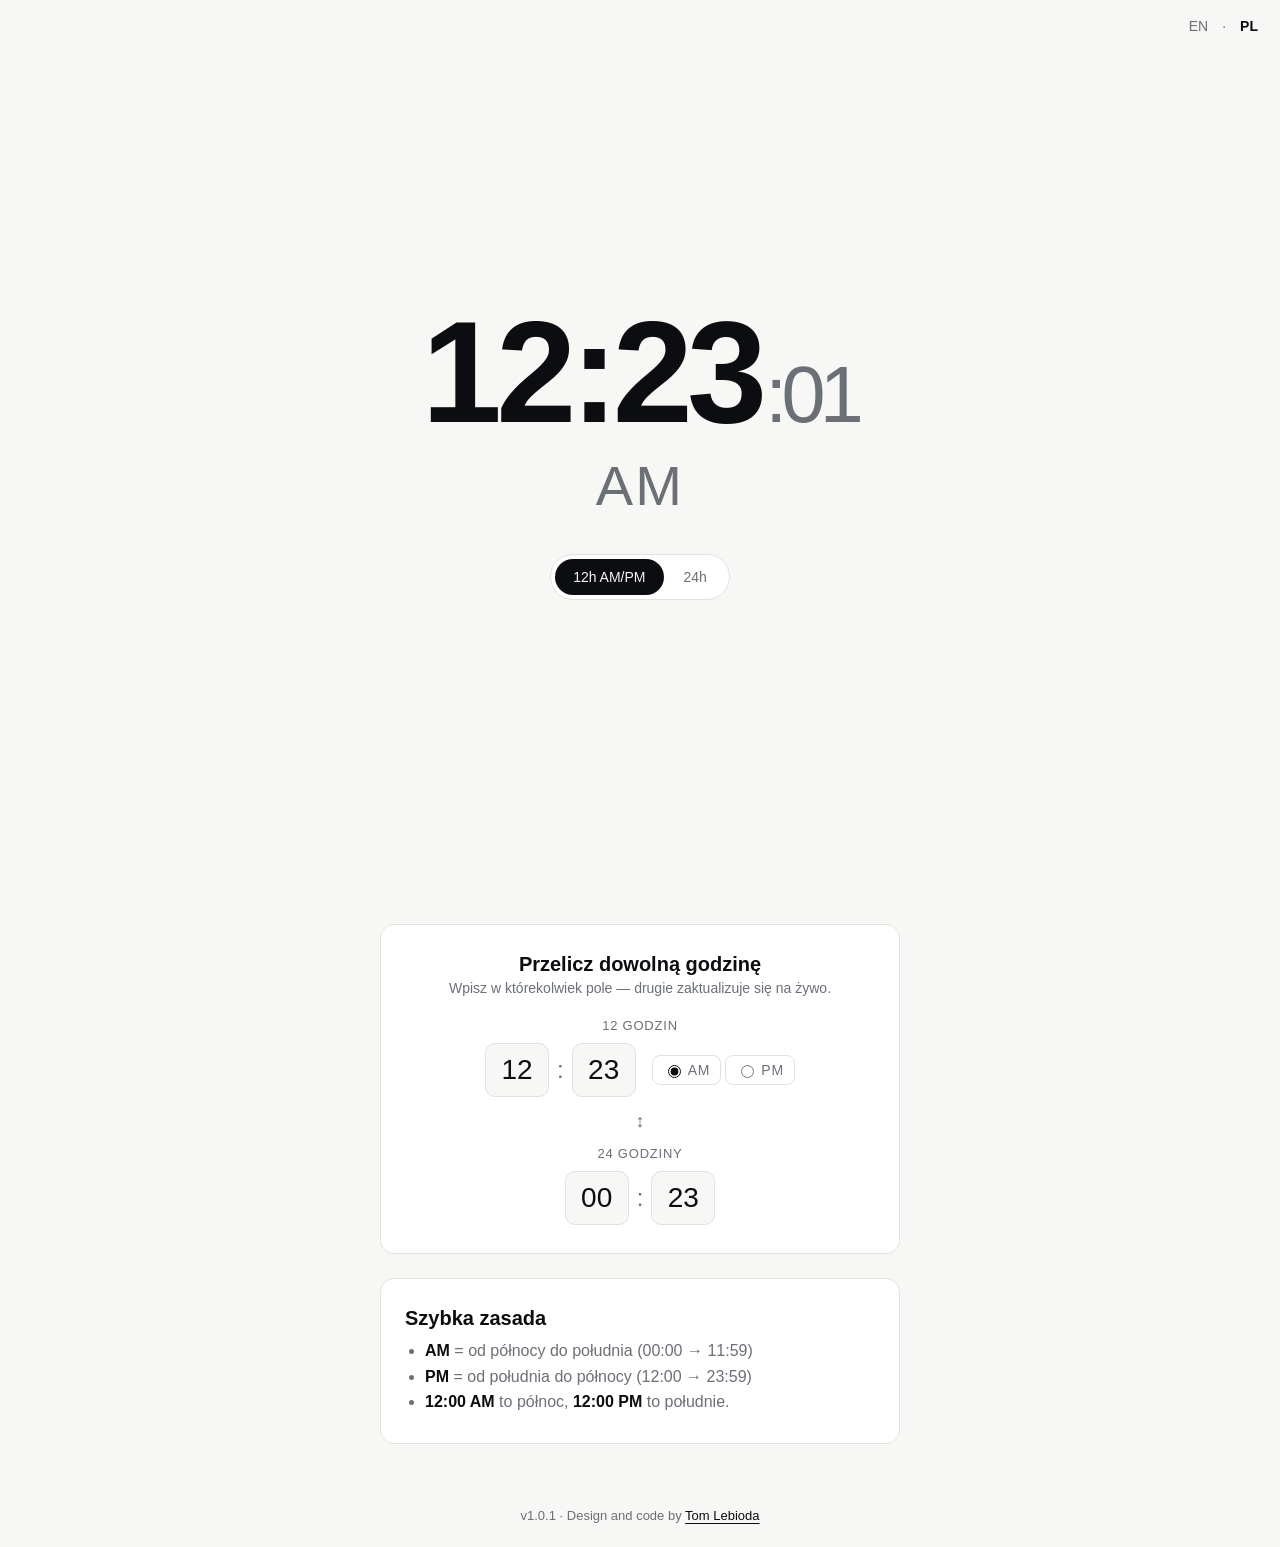
==== pl/index.html @ da3b0c3e "v1.0.1 — center converter, show seconds on clock - Center the converter card content (heading, hint," ====
<!doctype html>
<html lang="pl">
<head>
<meta charset="utf-8">
<meta name="viewport" content="width=device-width,initial-scale=1,viewport-fit=cover">
<meta name="theme-color" content="#0b0d10">
<title>Która godzina? AM czy PM — zegar 12h i konwerter</title>
<meta name="description" content="Sprawdź czy teraz jest AM czy PM. Aktualna godzina w formacie 12h z przełącznikiem 24h i dwukierunkowym konwerterem 12h ↔ 24h. Bez reklam.">
<link rel="canonical" href="https://ampm.pages.dev/pl/">
<link rel="alternate" hreflang="en" href="https://ampm.pages.dev/">
<link rel="alternate" hreflang="pl" href="https://ampm.pages.dev/pl/">
<link rel="alternate" hreflang="x-default" href="https://ampm.pages.dev/">
<meta property="og:title" content="Która godzina? AM czy PM — zegar 12h">
<meta property="og:description" content="Aktualna godzina AM/PM, przełącznik 24h i konwerter 12h ↔ 24h.">
<meta property="og:type" content="website">
<meta property="og:url" content="https://ampm.pages.dev/pl/">
<meta property="og:locale" content="pl_PL">
<meta property="og:locale:alternate" content="en_US">
<meta name="twitter:card" content="summary">
<link rel="icon" href="/assets/favicon.svg" type="image/svg+xml">
<link rel="stylesheet" href="/assets/style.css">
<script type="application/ld+json">
{"@context":"https://schema.org","@type":"WebApplication","name":"Która godzina AM czy PM","url":"https://ampm.pages.dev/pl/","applicationCategory":"UtilityApplication","operatingSystem":"Any","offers":{"@type":"Offer","price":"0","priceCurrency":"PLN"},"author":{"@type":"Person","name":"Tom Lebioda","email":"hello@tomlebioda.com"}}
</script>
</head>
<body>
<header class="lang">
  <a href="/" lang="en">EN</a>
  <span aria-hidden="true">·</span>
  <a href="/pl/" aria-current="page" lang="pl">PL</a>
</header>

<main>
  <section class="clock" aria-label="Aktualna godzina">
    <h1 class="visually-hidden">Która jest teraz godzina — AM czy PM?</h1>
    <div class="time" id="time" aria-live="polite">--:--</div>
    <div class="suffix" id="suffix">--</div>
    <div class="toggle" role="tablist" aria-label="Format godziny">
      <button type="button" role="tab" aria-selected="true" data-format="12" id="btn-12">12h AM/PM</button>
      <button type="button" role="tab" aria-selected="false" data-format="24" id="btn-24">24h</button>
    </div>
  </section>

  <section class="converter" aria-labelledby="conv-title">
    <h2 id="conv-title">Przelicz dowolną godzinę</h2>
    <p class="hint">Wpisz w którekolwiek pole — drugie zaktualizuje się na żywo.</p>

    <div class="row">
      <label for="h12">12 godzin</label>
      <div class="inputs">
        <input id="h12" type="text" inputmode="numeric" maxlength="2" placeholder="gg" autocomplete="off">
        <span>:</span>
        <input id="m12" type="text" inputmode="numeric" maxlength="2" placeholder="mm" autocomplete="off">
        <div class="ampm" role="radiogroup" aria-label="AM albo PM">
          <label><input type="radio" name="meridiem" value="AM" checked> AM</label>
          <label><input type="radio" name="meridiem" value="PM"> PM</label>
        </div>
      </div>
    </div>

    <div class="arrow" aria-hidden="true">↕</div>

    <div class="row">
      <label for="h24">24 godziny</label>
      <div class="inputs">
        <input id="h24" type="text" inputmode="numeric" maxlength="2" placeholder="GG" autocomplete="off">
        <span>:</span>
        <input id="m24" type="text" inputmode="numeric" maxlength="2" placeholder="MM" autocomplete="off">
      </div>
    </div>
  </section>

  <section class="explainer">
    <h2>Szybka zasada</h2>
    <ul>
      <li><strong>AM</strong> = od północy do południa (00:00 → 11:59)</li>
      <li><strong>PM</strong> = od południa do północy (12:00 → 23:59)</li>
      <li><strong>12:00 AM</strong> to północ, <strong>12:00 PM</strong> to południe.</li>
    </ul>
  </section>
</main>

<footer>
  <span id="version">v1.0.1</span> · Design and code by
  <a href="mailto:hello@tomlebioda.com">Tom Lebioda</a>
</footer>

<script src="/assets/app.js"></script>
</body>
</html>
---- assets/style.css ----
:root {
  --bg: #f7f7f5;
  --fg: #0b0d10;
  --muted: #6b6f76;
  --accent: #0b0d10;
  --accent-fg: #f7f7f5;
  --border: #e2e2dc;
  --card: #ffffff;
  --radius: 14px;
}

@media (prefers-color-scheme: dark) {
  :root {
    --bg: #0b0d10;
    --fg: #f1f1ee;
    --muted: #8a8f96;
    --accent: #f1f1ee;
    --accent-fg: #0b0d10;
    --border: #1f232a;
    --card: #14171c;
  }
}

* { box-sizing: border-box; }

html, body {
  margin: 0;
  padding: 0;
  background: var(--bg);
  color: var(--fg);
  font-family: -apple-system, BlinkMacSystemFont, "Inter", "Segoe UI", Roboto, sans-serif;
  -webkit-font-smoothing: antialiased;
  font-feature-settings: "tnum" 1;
}

body {
  min-height: 100dvh;
  display: flex;
  flex-direction: column;
}

a { color: inherit; }

.visually-hidden {
  position: absolute;
  width: 1px; height: 1px;
  margin: -1px; padding: 0; border: 0;
  clip: rect(0 0 0 0); overflow: hidden;
  white-space: nowrap;
}

.lang {
  position: fixed;
  top: max(env(safe-area-inset-top), 14px);
  right: 16px;
  font-size: 14px;
  display: flex; gap: 8px; align-items: center;
  color: var(--muted);
  z-index: 10;
}
.lang a { text-decoration: none; padding: 4px 6px; border-radius: 6px; }
.lang a[aria-current="page"] { color: var(--fg); font-weight: 600; }

main {
  flex: 1;
  width: 100%;
  max-width: 560px;
  margin: 0 auto;
  padding: 0 20px 40px;
  display: flex;
  flex-direction: column;
}

.clock {
  min-height: 100dvh;
  display: flex;
  flex-direction: column;
  align-items: center;
  justify-content: center;
  text-align: center;
  gap: 8px;
}

.time {
  font-size: clamp(64px, 20vw, 144px);
  font-weight: 600;
  letter-spacing: -0.04em;
  line-height: 1;
  font-variant-numeric: tabular-nums;
}
.time .sec {
  font-size: 0.55em;
  color: var(--muted);
  font-weight: 500;
  margin-left: 0.05em;
  vertical-align: baseline;
}

.suffix {
  font-size: clamp(28px, 8vw, 56px);
  font-weight: 500;
  color: var(--muted);
  letter-spacing: 0.04em;
  min-height: 1em;
}

.toggle {
  margin-top: 28px;
  display: inline-flex;
  background: var(--card);
  border: 1px solid var(--border);
  border-radius: 999px;
  padding: 4px;
  gap: 2px;
}
.toggle button {
  appearance: none;
  border: 0;
  background: transparent;
  color: var(--muted);
  font: inherit;
  font-size: 14px;
  padding: 10px 18px;
  border-radius: 999px;
  cursor: pointer;
  transition: background .15s, color .15s;
}
.toggle button[aria-selected="true"] {
  background: var(--accent);
  color: var(--accent-fg);
}

.converter, .explainer {
  background: var(--card);
  border: 1px solid var(--border);
  border-radius: var(--radius);
  padding: 28px 24px;
  margin-top: 24px;
}

.converter { text-align: center; }

.converter h2, .explainer h2 {
  margin: 0 0 4px;
  font-size: 20px;
  font-weight: 600;
}
.hint {
  margin: 0 0 22px;
  color: var(--muted);
  font-size: 14px;
}

.row { display: flex; flex-direction: column; align-items: center; gap: 10px; }
.row + .arrow { text-align: center; color: var(--muted); margin: 14px 0; font-size: 18px; }
.row label {
  font-size: 13px;
  color: var(--muted);
  text-transform: uppercase;
  letter-spacing: 0.06em;
}
.inputs {
  display: inline-flex;
  align-items: center;
  justify-content: center;
  gap: 8px;
  flex-wrap: wrap;
}
.inputs input[type="text"] {
  width: 64px;
  font-size: 28px;
  font-variant-numeric: tabular-nums;
  text-align: center;
  padding: 10px 8px;
  border: 1px solid var(--border);
  border-radius: 10px;
  background: var(--bg);
  color: var(--fg);
  font-family: inherit;
}
.inputs input[type="text"]:focus {
  outline: 2px solid var(--accent);
  outline-offset: 1px;
}
.inputs span { font-size: 24px; color: var(--muted); }

.ampm {
  display: inline-flex;
  margin-left: 8px;
  gap: 4px;
}
.ampm label {
  display: inline-flex;
  align-items: center;
  gap: 4px;
  padding: 6px 10px;
  border: 1px solid var(--border);
  border-radius: 8px;
  font-size: 14px;
  cursor: pointer;
}
.ampm input { accent-color: var(--accent); }

.explainer ul { margin: 8px 0 0; padding-left: 20px; color: var(--muted); line-height: 1.6; }
.explainer strong { color: var(--fg); }

footer {
  text-align: center;
  padding: 24px 16px max(24px, env(safe-area-inset-bottom));
  font-size: 13px;
  color: var(--muted);
}
footer a { color: var(--fg); text-decoration: underline; text-underline-offset: 3px; }
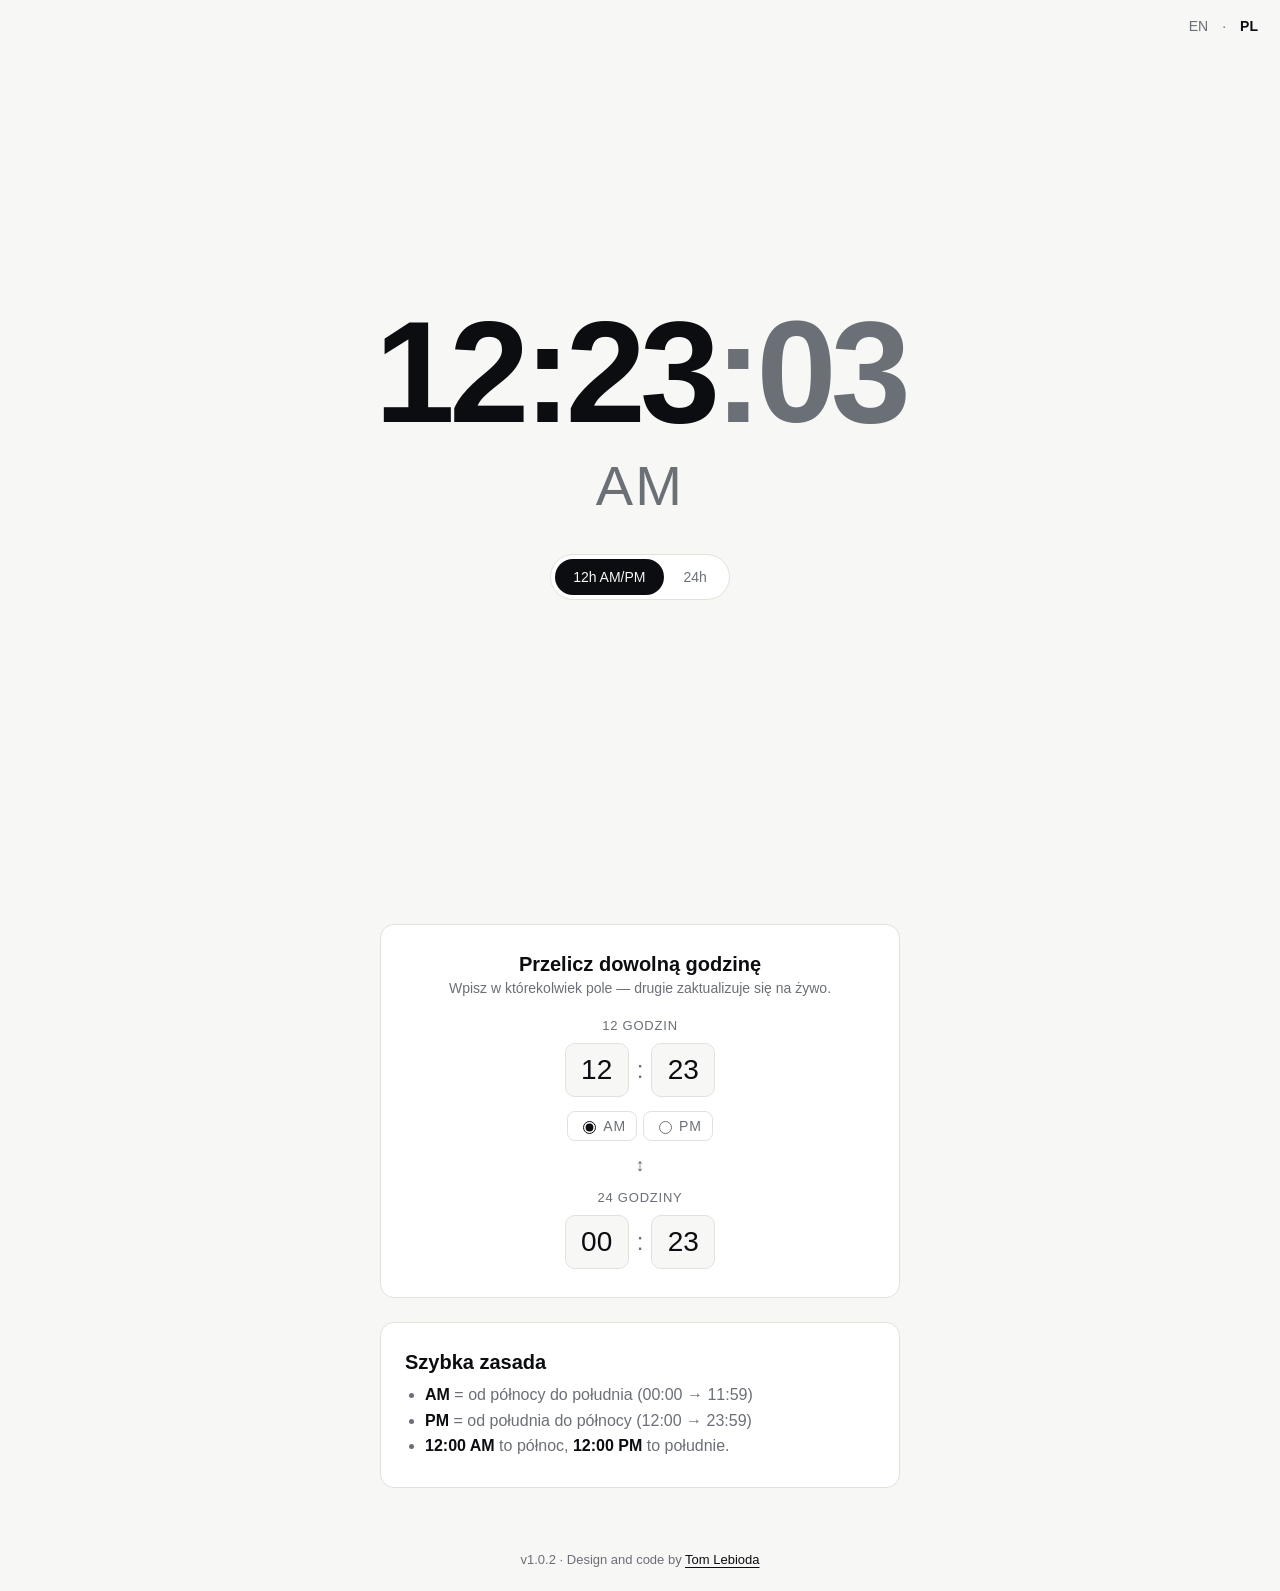
==== commit 3c20109b: "v1.0.2 — AM/PM below 12h inputs, full-size seconds - Move the AM/PM radio control onto its own line " ====
--- a/pl/index.html
+++ b/pl/index.html
@@ -51,10 +51,10 @@
         <input id="h12" type="text" inputmode="numeric" maxlength="2" placeholder="gg" autocomplete="off">
         <span>:</span>
         <input id="m12" type="text" inputmode="numeric" maxlength="2" placeholder="mm" autocomplete="off">
-        <div class="ampm" role="radiogroup" aria-label="AM albo PM">
-          <label><input type="radio" name="meridiem" value="AM" checked> AM</label>
-          <label><input type="radio" name="meridiem" value="PM"> PM</label>
-        </div>
+      </div>
+      <div class="ampm" role="radiogroup" aria-label="AM albo PM">
+        <label><input type="radio" name="meridiem" value="AM" checked> AM</label>
+        <label><input type="radio" name="meridiem" value="PM"> PM</label>
       </div>
     </div>
 
@@ -81,7 +81,7 @@
 </main>
 
 <footer>
-  <span id="version">v1.0.1</span> · Design and code by
+  <span id="version">v1.0.2</span> · Design and code by
   <a href="mailto:hello@tomlebioda.com">Tom Lebioda</a>
 </footer>
 
--- a/assets/style.css
+++ b/assets/style.css
@@ -89,11 +89,7 @@
   font-variant-numeric: tabular-nums;
 }
 .time .sec {
-  font-size: 0.55em;
-  color: var(--muted);
-  font-weight: 500;
-  margin-left: 0.05em;
-  vertical-align: baseline;
+  color: var(--muted);
 }
 
 .suffix {
@@ -186,8 +182,8 @@
 
 .ampm {
   display: inline-flex;
-  margin-left: 8px;
-  gap: 4px;
+  gap: 6px;
+  margin-top: 4px;
 }
 .ampm label {
   display: inline-flex;
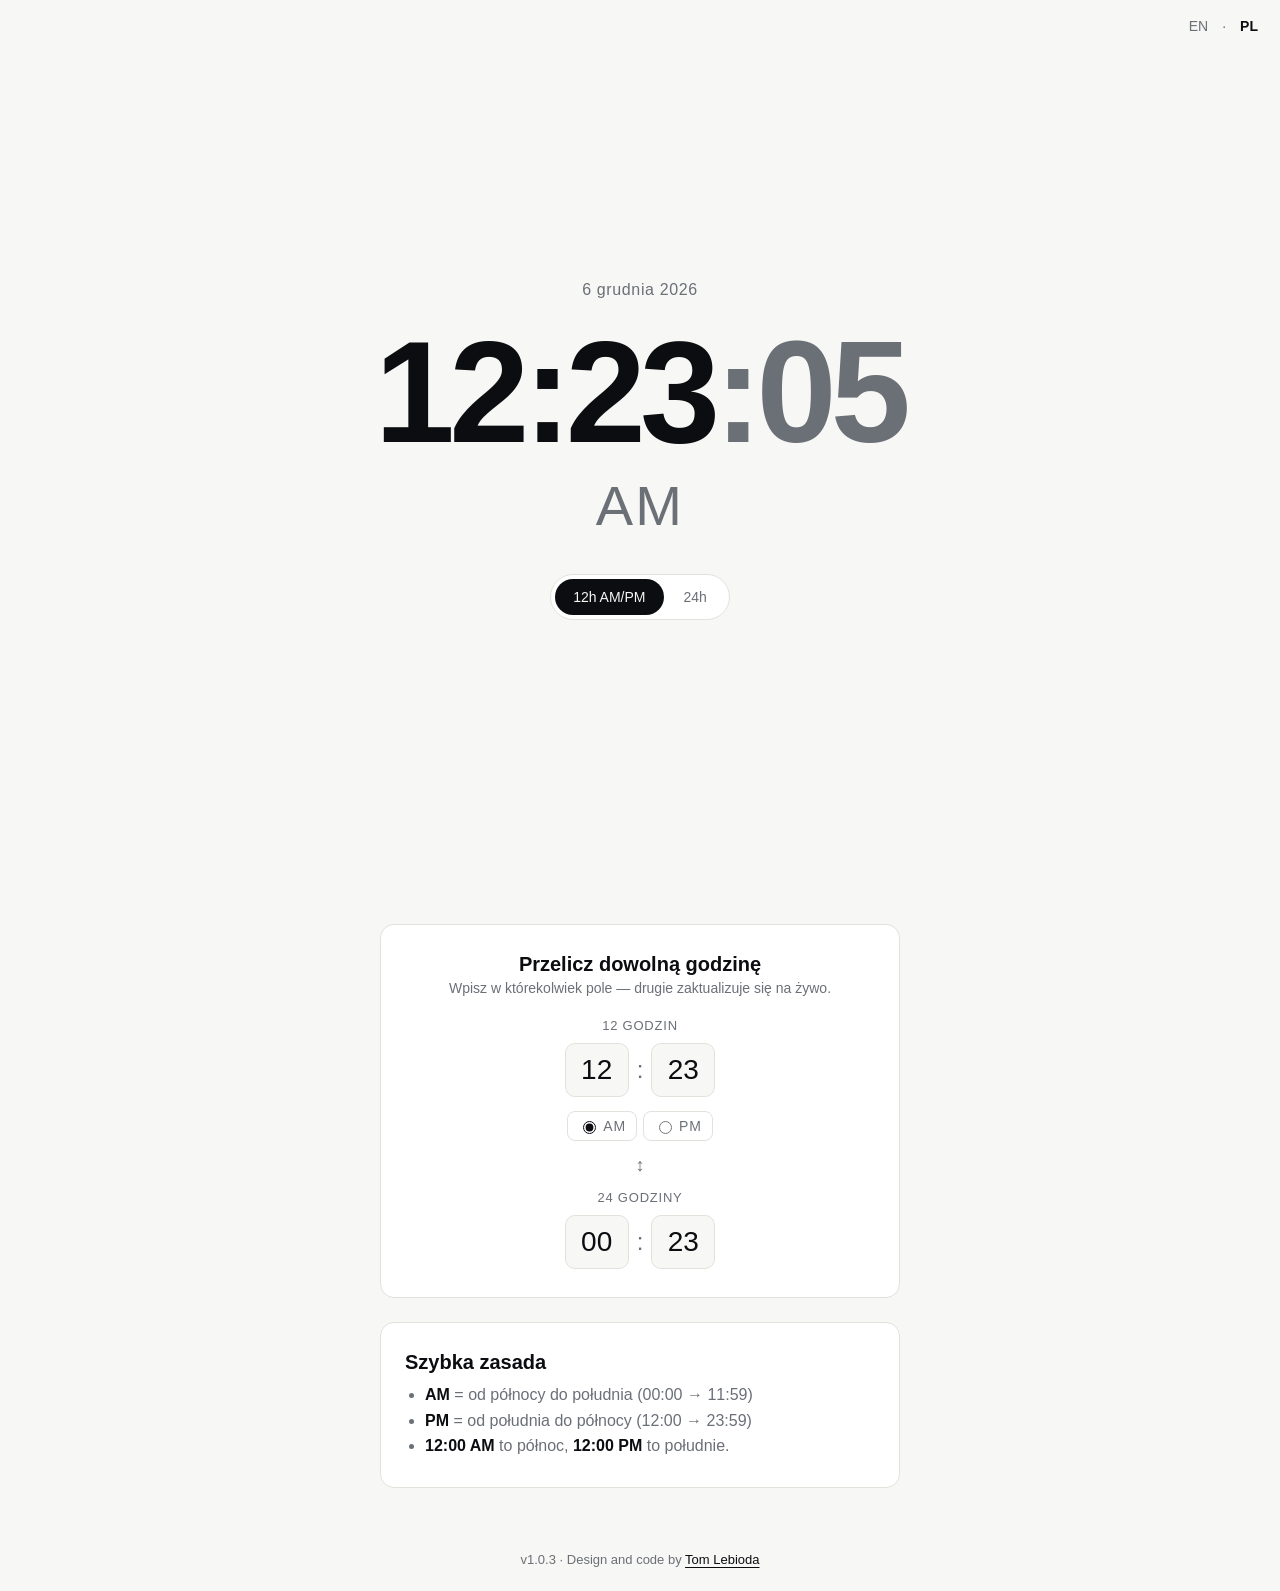
==== commit fa2db3be: "v1.0.3 — subtle localized date above the clock Render today's date in long form above the main time," ====
--- a/pl/index.html
+++ b/pl/index.html
@@ -33,6 +33,7 @@
 <main>
   <section class="clock" aria-label="Aktualna godzina">
     <h1 class="visually-hidden">Która jest teraz godzina — AM czy PM?</h1>
+    <div class="date" id="date"></div>
     <div class="time" id="time" aria-live="polite">--:--</div>
     <div class="suffix" id="suffix">--</div>
     <div class="toggle" role="tablist" aria-label="Format godziny">
@@ -81,7 +82,7 @@
 </main>
 
 <footer>
-  <span id="version">v1.0.2</span> · Design and code by
+  <span id="version">v1.0.3</span> · Design and code by
   <a href="mailto:hello@tomlebioda.com">Tom Lebioda</a>
 </footer>
 
--- a/assets/style.css
+++ b/assets/style.css
@@ -81,6 +81,14 @@
   gap: 8px;
 }
 
+.date {
+  font-size: clamp(13px, 3.5vw, 16px);
+  color: var(--muted);
+  letter-spacing: 0.04em;
+  margin-bottom: 14px;
+  font-weight: 500;
+}
+
 .time {
   font-size: clamp(64px, 20vw, 144px);
   font-weight: 600;
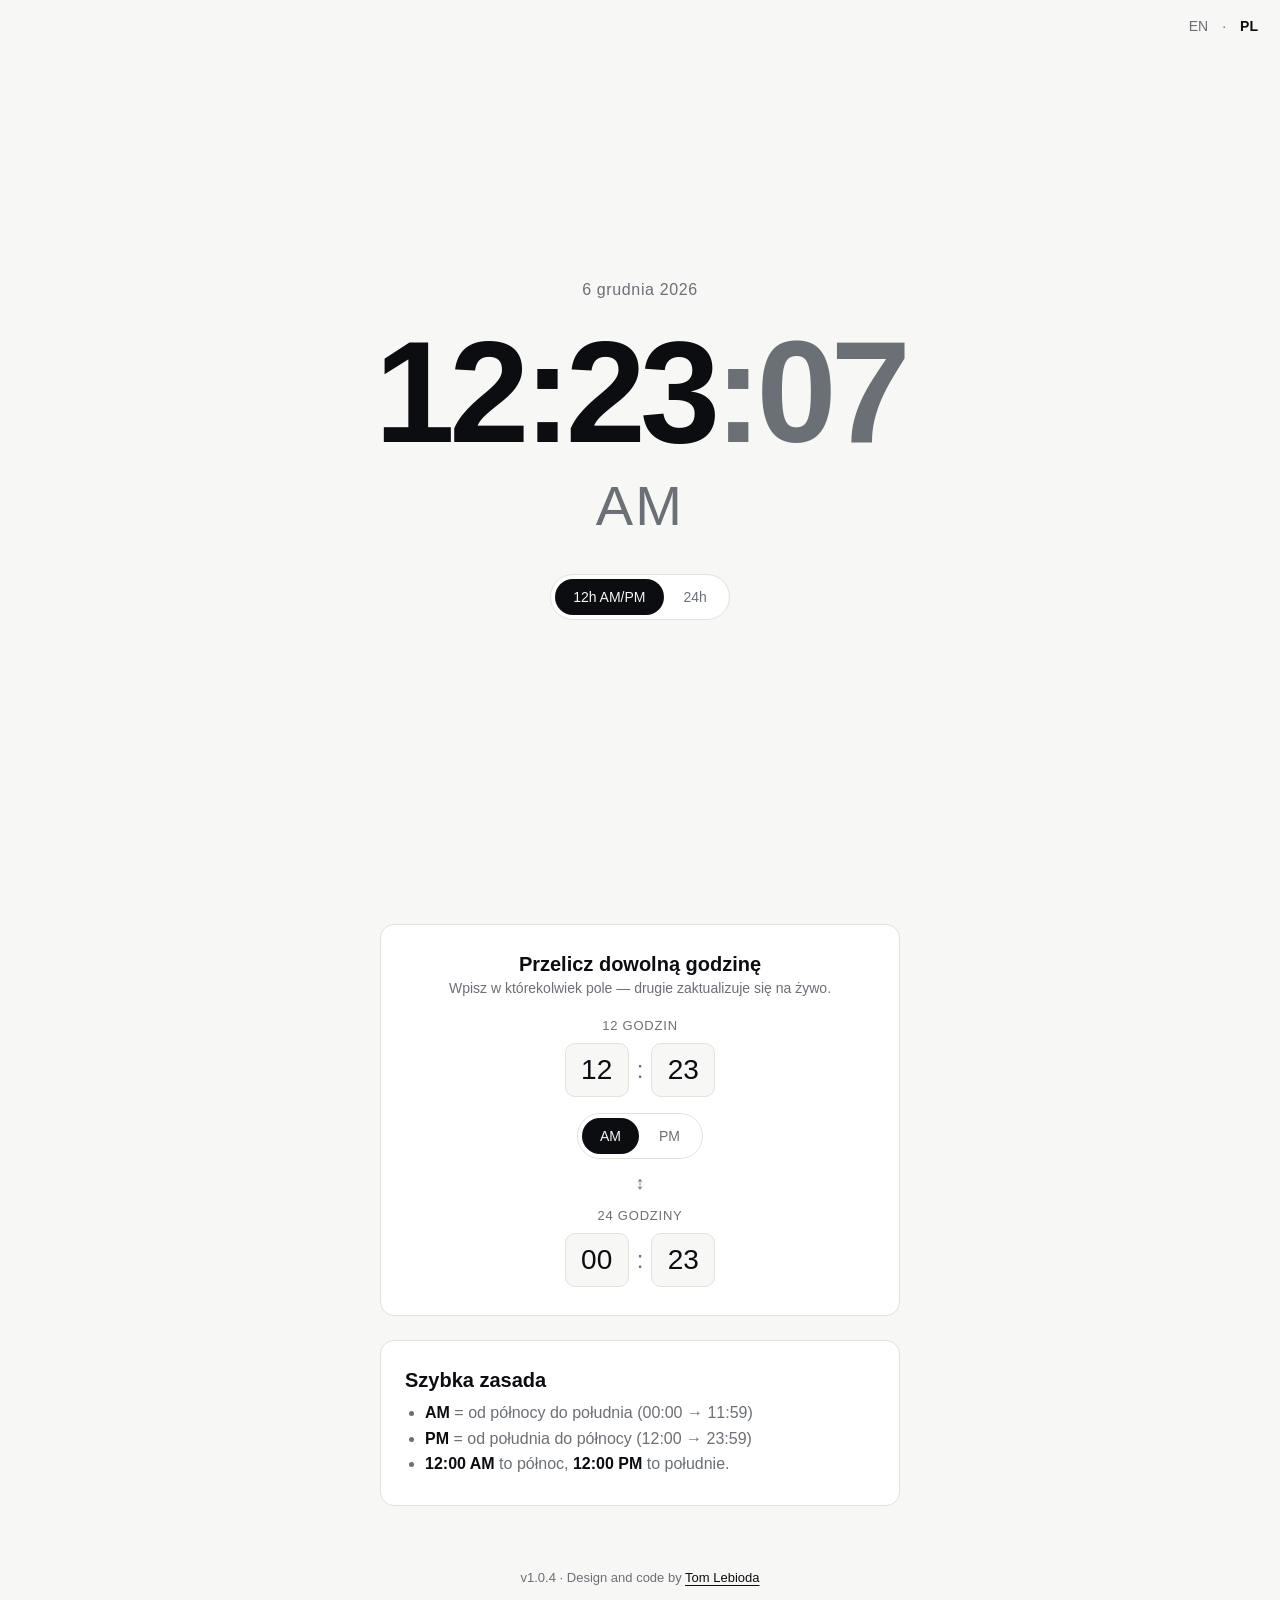
==== commit 9a1a302e: "v1.0.4 — pill-style AM/PM toggle in converter Replace the radio AM/PM control with the same iOS-styl" ====
--- a/pl/index.html
+++ b/pl/index.html
@@ -53,9 +53,9 @@
         <span>:</span>
         <input id="m12" type="text" inputmode="numeric" maxlength="2" placeholder="mm" autocomplete="off">
       </div>
-      <div class="ampm" role="radiogroup" aria-label="AM albo PM">
-        <label><input type="radio" name="meridiem" value="AM" checked> AM</label>
-        <label><input type="radio" name="meridiem" value="PM"> PM</label>
+      <div class="ampm toggle" role="radiogroup" aria-label="AM albo PM">
+        <button type="button" role="radio" aria-checked="true" data-meridiem="AM">AM</button>
+        <button type="button" role="radio" aria-checked="false" data-meridiem="PM">PM</button>
       </div>
     </div>
 
@@ -82,7 +82,7 @@
 </main>
 
 <footer>
-  <span id="version">v1.0.3</span> · Design and code by
+  <span id="version">v1.0.4</span> · Design and code by
   <a href="mailto:hello@tomlebioda.com">Tom Lebioda</a>
 </footer>
 
--- a/assets/style.css
+++ b/assets/style.css
@@ -129,7 +129,8 @@
   cursor: pointer;
   transition: background .15s, color .15s;
 }
-.toggle button[aria-selected="true"] {
+.toggle button[aria-selected="true"],
+.toggle button[aria-checked="true"] {
   background: var(--accent);
   color: var(--accent-fg);
 }
@@ -188,22 +189,7 @@
 }
 .inputs span { font-size: 24px; color: var(--muted); }
 
-.ampm {
-  display: inline-flex;
-  gap: 6px;
-  margin-top: 4px;
-}
-.ampm label {
-  display: inline-flex;
-  align-items: center;
-  gap: 4px;
-  padding: 6px 10px;
-  border: 1px solid var(--border);
-  border-radius: 8px;
-  font-size: 14px;
-  cursor: pointer;
-}
-.ampm input { accent-color: var(--accent); }
+.ampm { margin-top: 6px; }
 
 .explainer ul { margin: 8px 0 0; padding-left: 20px; color: var(--muted); line-height: 1.6; }
 .explainer strong { color: var(--fg); }
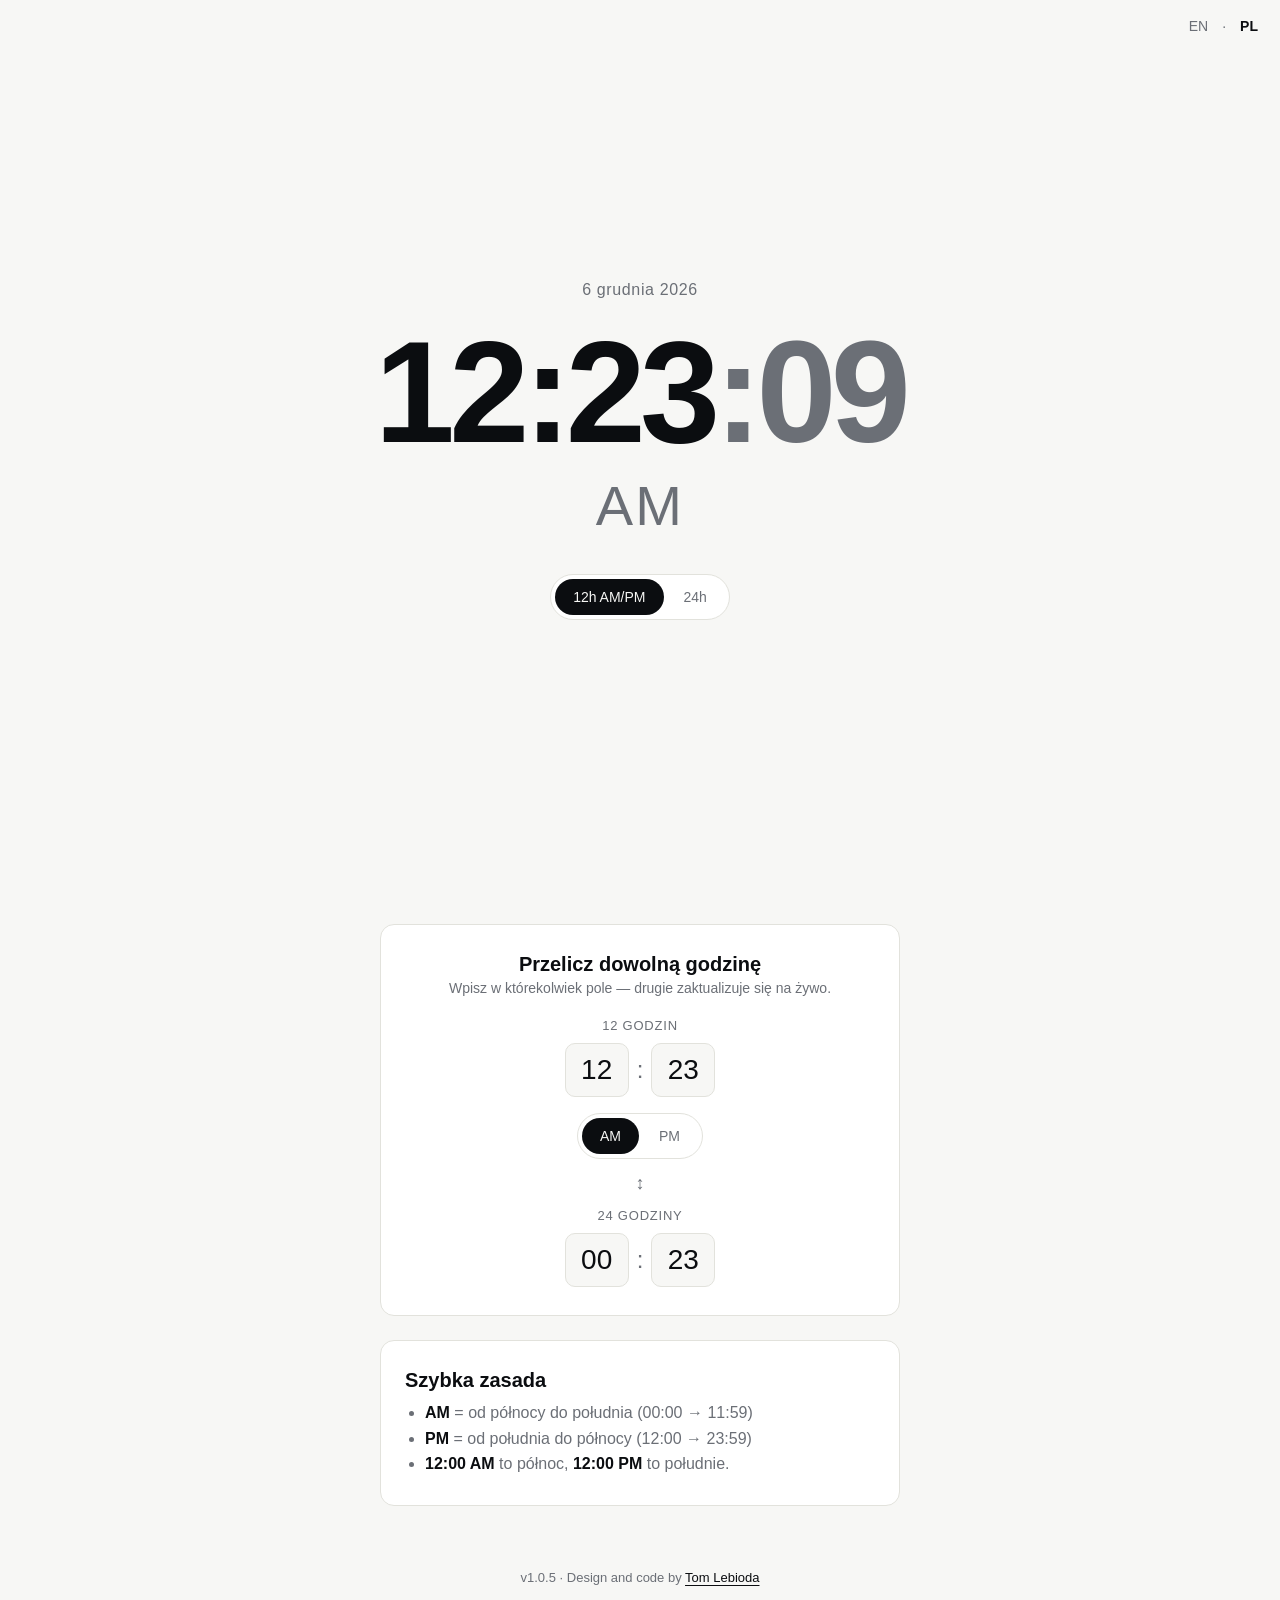
==== commit 2e333cc8: "v1.0.5 — cache-bust CSS/JS via ?v= query string Append version query strings to /assets/style.css an" ====
--- a/pl/index.html
+++ b/pl/index.html
@@ -18,7 +18,7 @@
 <meta property="og:locale:alternate" content="en_US">
 <meta name="twitter:card" content="summary">
 <link rel="icon" href="/assets/favicon.svg" type="image/svg+xml">
-<link rel="stylesheet" href="/assets/style.css">
+<link rel="stylesheet" href="/assets/style.css?v=1.0.5">
 <script type="application/ld+json">
 {"@context":"https://schema.org","@type":"WebApplication","name":"Która godzina AM czy PM","url":"https://ampm.pages.dev/pl/","applicationCategory":"UtilityApplication","operatingSystem":"Any","offers":{"@type":"Offer","price":"0","priceCurrency":"PLN"},"author":{"@type":"Person","name":"Tom Lebioda","email":"hello@tomlebioda.com"}}
 </script>
@@ -82,10 +82,10 @@
 </main>
 
 <footer>
-  <span id="version">v1.0.4</span> · Design and code by
+  <span id="version">v1.0.5</span> · Design and code by
   <a href="mailto:hello@tomlebioda.com">Tom Lebioda</a>
 </footer>
 
-<script src="/assets/app.js"></script>
+<script src="/assets/app.js?v=1.0.5"></script>
 </body>
 </html>
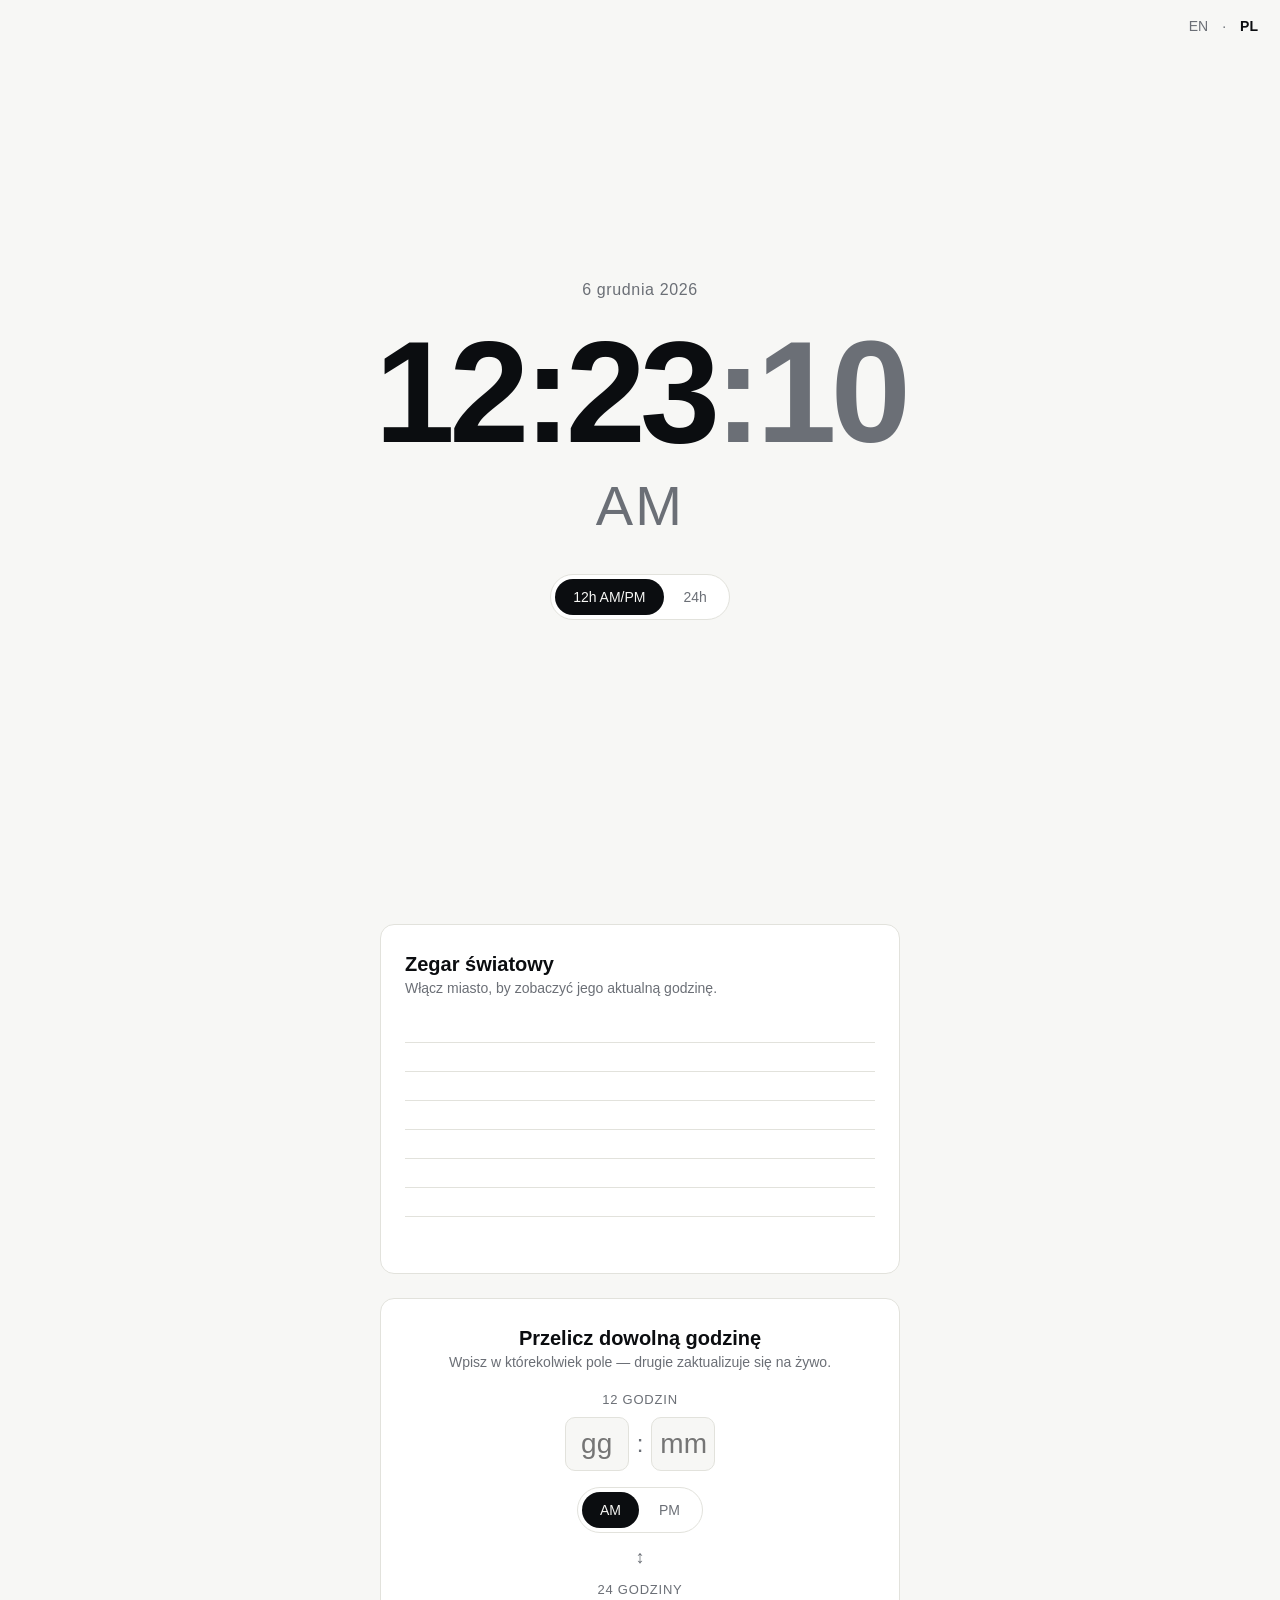
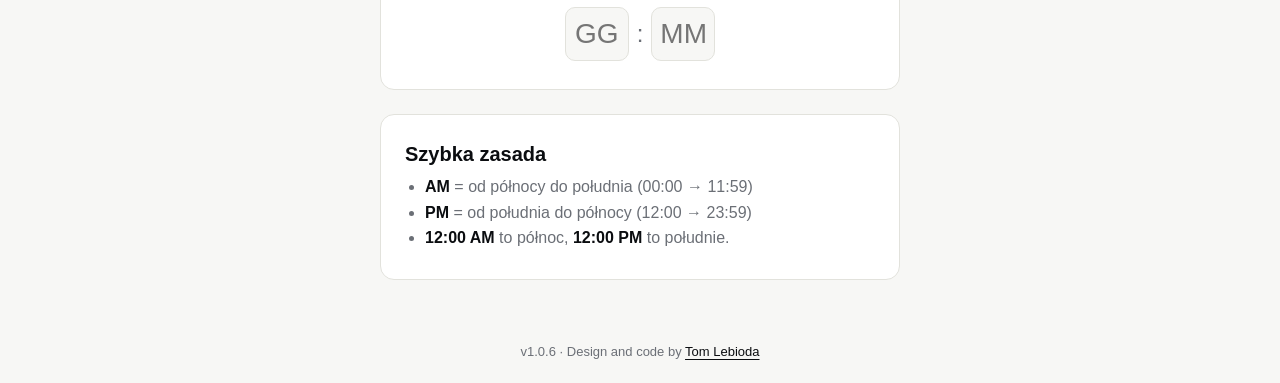
==== commit 53dc8c5a: "v1.0.6 — world clock with 8 cities + iOS-style toggles Add a "World clock" section between the main " ====
--- a/pl/index.html
+++ b/pl/index.html
@@ -18,7 +18,7 @@
 <meta property="og:locale:alternate" content="en_US">
 <meta name="twitter:card" content="summary">
 <link rel="icon" href="/assets/favicon.svg" type="image/svg+xml">
-<link rel="stylesheet" href="/assets/style.css?v=1.0.5">
+<link rel="stylesheet" href="/assets/style.css?v=1.0.6">
 <script type="application/ld+json">
 {"@context":"https://schema.org","@type":"WebApplication","name":"Która godzina AM czy PM","url":"https://ampm.pages.dev/pl/","applicationCategory":"UtilityApplication","operatingSystem":"Any","offers":{"@type":"Offer","price":"0","priceCurrency":"PLN"},"author":{"@type":"Person","name":"Tom Lebioda","email":"hello@tomlebioda.com"}}
 </script>
@@ -40,6 +40,21 @@
       <button type="button" role="tab" aria-selected="true" data-format="12" id="btn-12">12h AM/PM</button>
       <button type="button" role="tab" aria-selected="false" data-format="24" id="btn-24">24h</button>
     </div>
+  </section>
+
+  <section class="world" aria-labelledby="world-title">
+    <h2 id="world-title">Zegar światowy</h2>
+    <p class="hint">Włącz miasto, by zobaczyć jego aktualną godzinę.</p>
+    <ul class="cities" id="cities">
+      <li data-tz="America/Los_Angeles" data-label="Los Angeles"></li>
+      <li data-tz="America/New_York" data-label="Nowy Jork"></li>
+      <li data-tz="Europe/London" data-label="Londyn"></li>
+      <li data-tz="Europe/Warsaw" data-label="Warszawa"></li>
+      <li data-tz="Europe/Moscow" data-label="Moskwa"></li>
+      <li data-tz="Asia/Kolkata" data-label="Mumbaj"></li>
+      <li data-tz="Asia/Shanghai" data-label="Szanghaj"></li>
+      <li data-tz="Asia/Tokyo" data-label="Tokio"></li>
+    </ul>
   </section>
 
   <section class="converter" aria-labelledby="conv-title">
@@ -82,10 +97,10 @@
 </main>
 
 <footer>
-  <span id="version">v1.0.5</span> · Design and code by
+  <span id="version">v1.0.6</span> · Design and code by
   <a href="mailto:hello@tomlebioda.com">Tom Lebioda</a>
 </footer>
 
-<script src="/assets/app.js?v=1.0.5"></script>
+<script src="/assets/app.js?v=1.0.6"></script>
 </body>
 </html>
--- a/assets/style.css
+++ b/assets/style.css
@@ -135,6 +135,69 @@
   color: var(--accent-fg);
 }
 
+.world {
+  background: var(--card);
+  border: 1px solid var(--border);
+  border-radius: var(--radius);
+  padding: 28px 24px;
+  margin-top: 24px;
+}
+.world h2 { margin: 0 0 4px; font-size: 20px; font-weight: 600; }
+.world .hint { margin: 0 0 18px; }
+.cities { list-style: none; margin: 0; padding: 0; }
+.cities li {
+  display: flex;
+  align-items: center;
+  justify-content: space-between;
+  gap: 12px;
+  padding: 14px 4px;
+  border-top: 1px solid var(--border);
+}
+.cities li:first-child { border-top: 0; }
+.city-label { font-size: 16px; font-weight: 500; }
+.city-time {
+  font-variant-numeric: tabular-nums;
+  font-size: 18px;
+  font-weight: 600;
+  color: var(--fg);
+  margin-left: auto;
+  margin-right: 12px;
+  letter-spacing: -0.01em;
+}
+.cities li[data-on="false"] .city-time { display: none; }
+.cities li[data-on="false"] .city-label { color: var(--muted); font-weight: 400; }
+
+.switch {
+  position: relative;
+  width: 50px;
+  height: 30px;
+  flex-shrink: 0;
+  cursor: pointer;
+  appearance: none;
+  -webkit-appearance: none;
+  background: var(--border);
+  border-radius: 999px;
+  border: 0;
+  padding: 0;
+  transition: background .2s;
+}
+.switch::after {
+  content: "";
+  position: absolute;
+  top: 2px; left: 2px;
+  width: 26px; height: 26px;
+  background: #fff;
+  border-radius: 50%;
+  box-shadow: 0 1px 3px rgba(0,0,0,.2);
+  transition: transform .2s;
+}
+.switch[aria-checked="true"] {
+  background: #34c759;
+}
+.switch[aria-checked="true"]::after {
+  transform: translateX(20px);
+}
+
 .converter, .explainer {
   background: var(--card);
   border: 1px solid var(--border);
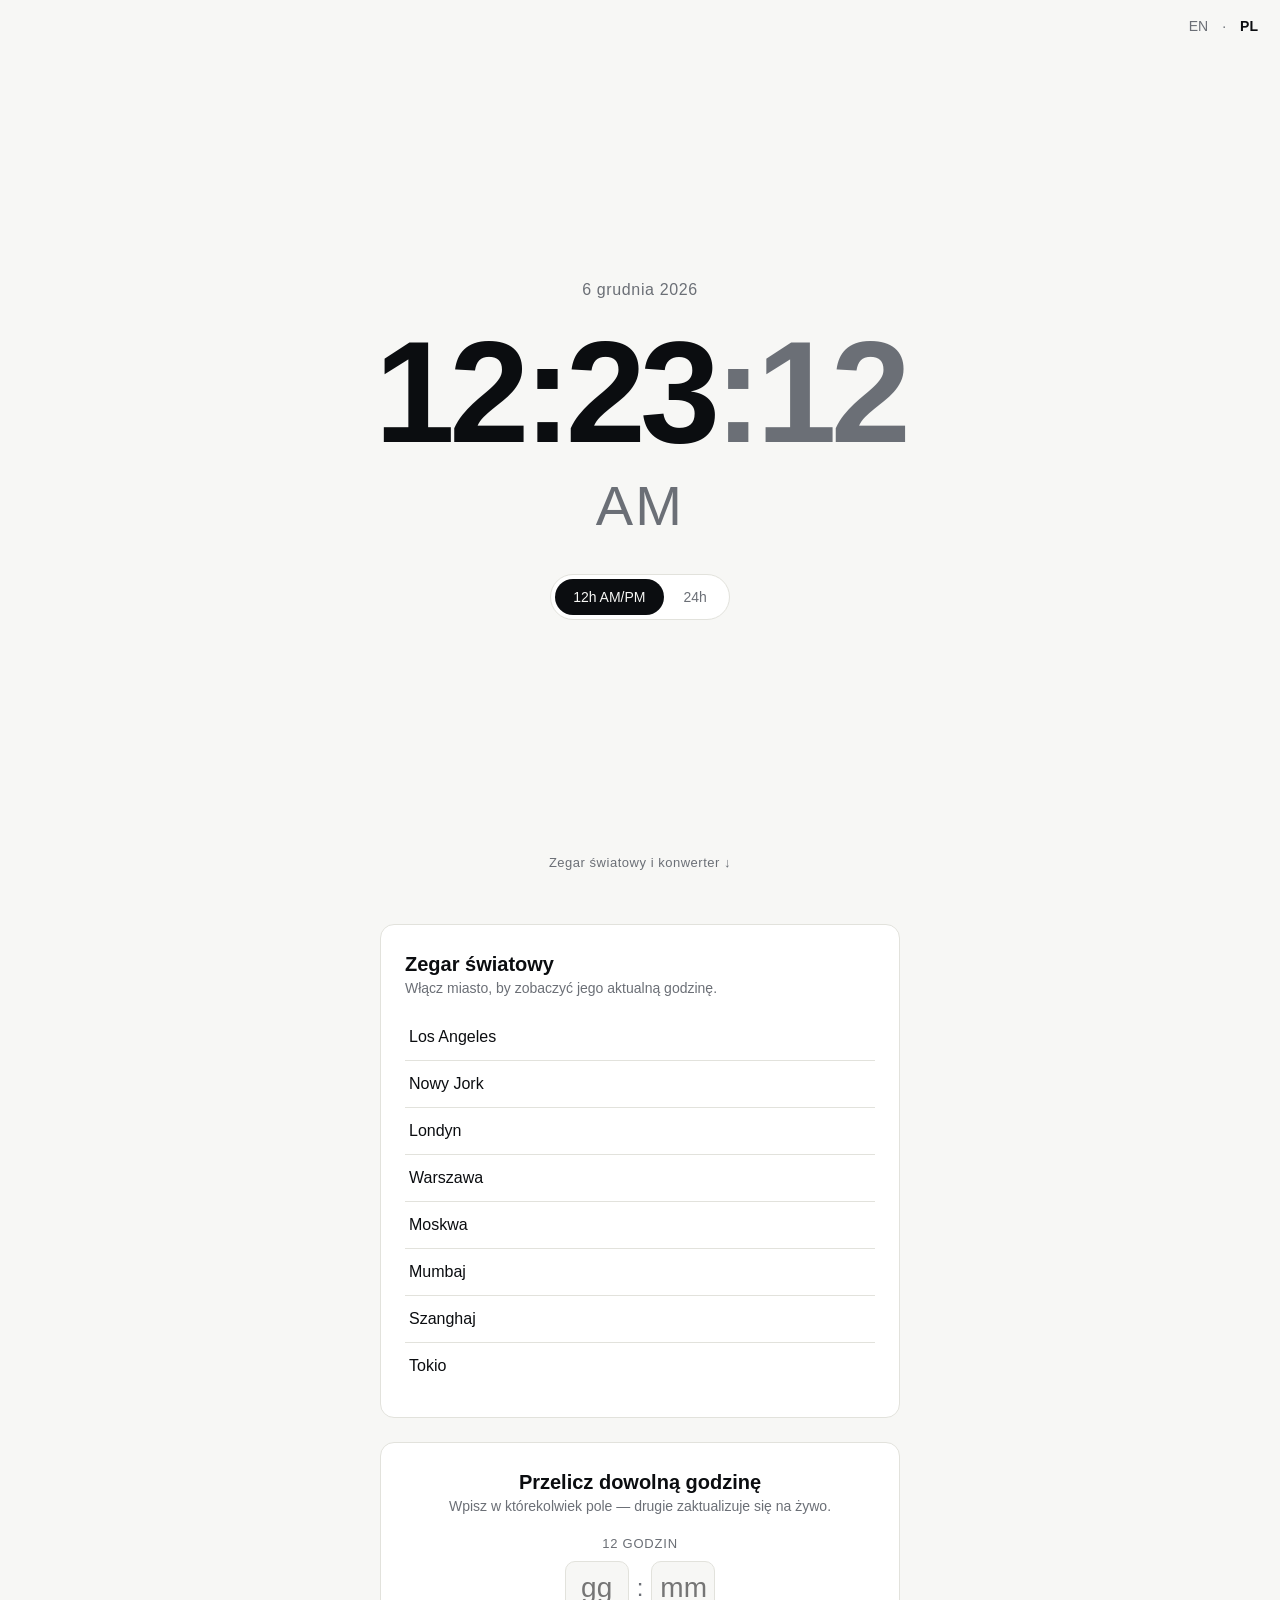
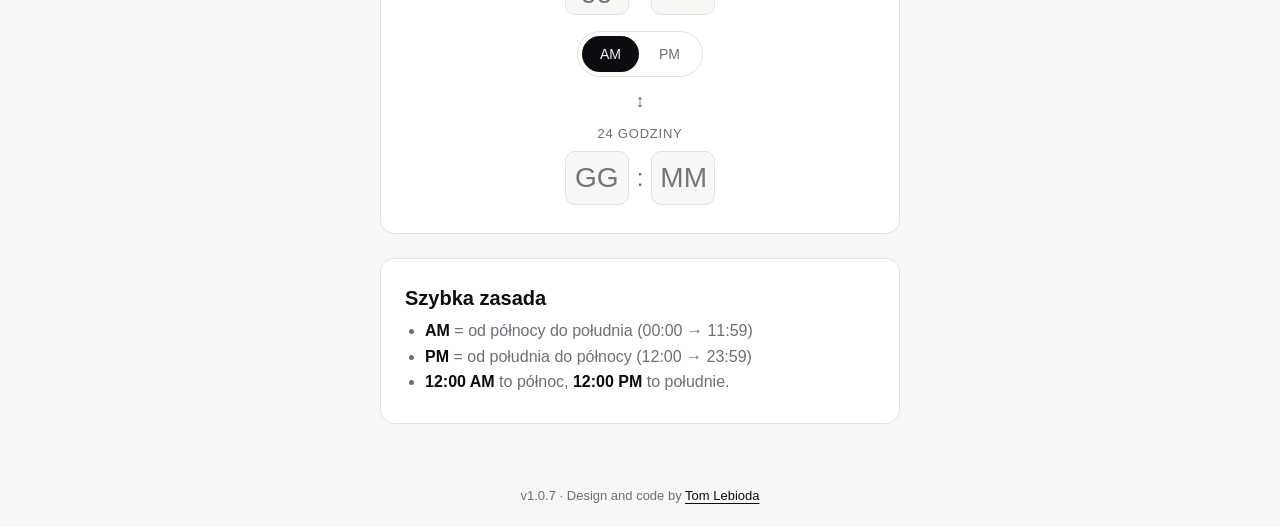
==== commit 1c31db05: "v1.0.7 — bottom CTA pointing to world clock + converter The hero clock fills 100dvh, so users had no" ====
--- a/pl/index.html
+++ b/pl/index.html
@@ -18,7 +18,7 @@
 <meta property="og:locale:alternate" content="en_US">
 <meta name="twitter:card" content="summary">
 <link rel="icon" href="/assets/favicon.svg" type="image/svg+xml">
-<link rel="stylesheet" href="/assets/style.css?v=1.0.6">
+<link rel="stylesheet" href="/assets/style.css?v=1.0.7">
 <script type="application/ld+json">
 {"@context":"https://schema.org","@type":"WebApplication","name":"Która godzina AM czy PM","url":"https://ampm.pages.dev/pl/","applicationCategory":"UtilityApplication","operatingSystem":"Any","offers":{"@type":"Offer","price":"0","priceCurrency":"PLN"},"author":{"@type":"Person","name":"Tom Lebioda","email":"hello@tomlebioda.com"}}
 </script>
@@ -40,20 +40,21 @@
       <button type="button" role="tab" aria-selected="true" data-format="12" id="btn-12">12h AM/PM</button>
       <button type="button" role="tab" aria-selected="false" data-format="24" id="btn-24">24h</button>
     </div>
+    <a class="cta-down" href="#world-title">Zegar światowy i konwerter ↓</a>
   </section>
 
   <section class="world" aria-labelledby="world-title">
     <h2 id="world-title">Zegar światowy</h2>
     <p class="hint">Włącz miasto, by zobaczyć jego aktualną godzinę.</p>
     <ul class="cities" id="cities">
-      <li data-tz="America/Los_Angeles" data-label="Los Angeles"></li>
-      <li data-tz="America/New_York" data-label="Nowy Jork"></li>
-      <li data-tz="Europe/London" data-label="Londyn"></li>
-      <li data-tz="Europe/Warsaw" data-label="Warszawa"></li>
-      <li data-tz="Europe/Moscow" data-label="Moskwa"></li>
-      <li data-tz="Asia/Kolkata" data-label="Mumbaj"></li>
-      <li data-tz="Asia/Shanghai" data-label="Szanghaj"></li>
-      <li data-tz="Asia/Tokyo" data-label="Tokio"></li>
+      <li data-tz="America/Los_Angeles"><span class="city-label">Los Angeles</span></li>
+      <li data-tz="America/New_York"><span class="city-label">Nowy Jork</span></li>
+      <li data-tz="Europe/London"><span class="city-label">Londyn</span></li>
+      <li data-tz="Europe/Warsaw"><span class="city-label">Warszawa</span></li>
+      <li data-tz="Europe/Moscow"><span class="city-label">Moskwa</span></li>
+      <li data-tz="Asia/Kolkata"><span class="city-label">Mumbaj</span></li>
+      <li data-tz="Asia/Shanghai"><span class="city-label">Szanghaj</span></li>
+      <li data-tz="Asia/Tokyo"><span class="city-label">Tokio</span></li>
     </ul>
   </section>
 
@@ -97,10 +98,10 @@
 </main>
 
 <footer>
-  <span id="version">v1.0.6</span> · Design and code by
+  <span id="version">v1.0.7</span> · Design and code by
   <a href="mailto:hello@tomlebioda.com">Tom Lebioda</a>
 </footer>
 
-<script src="/assets/app.js?v=1.0.6"></script>
+<script src="/assets/app.js?v=1.0.7"></script>
 </body>
 </html>
--- a/assets/style.css
+++ b/assets/style.css
@@ -72,6 +72,7 @@
 }
 
 .clock {
+  position: relative;
   min-height: 100dvh;
   display: flex;
   flex-direction: column;
@@ -79,6 +80,27 @@
   justify-content: center;
   text-align: center;
   gap: 8px;
+}
+
+.cta-down {
+  position: absolute;
+  bottom: max(20px, env(safe-area-inset-bottom));
+  left: 0; right: 0;
+  text-align: center;
+  font-size: 13px;
+  color: var(--muted);
+  text-decoration: none;
+  letter-spacing: 0.04em;
+  padding: 10px 16px;
+  animation: cta-bounce 2.4s ease-in-out infinite;
+}
+.cta-down:hover { color: var(--fg); }
+@keyframes cta-bounce {
+  0%, 100% { transform: translateY(0); }
+  50% { transform: translateY(4px); }
+}
+@media (prefers-reduced-motion: reduce) {
+  .cta-down { animation: none; }
 }
 
 .date {
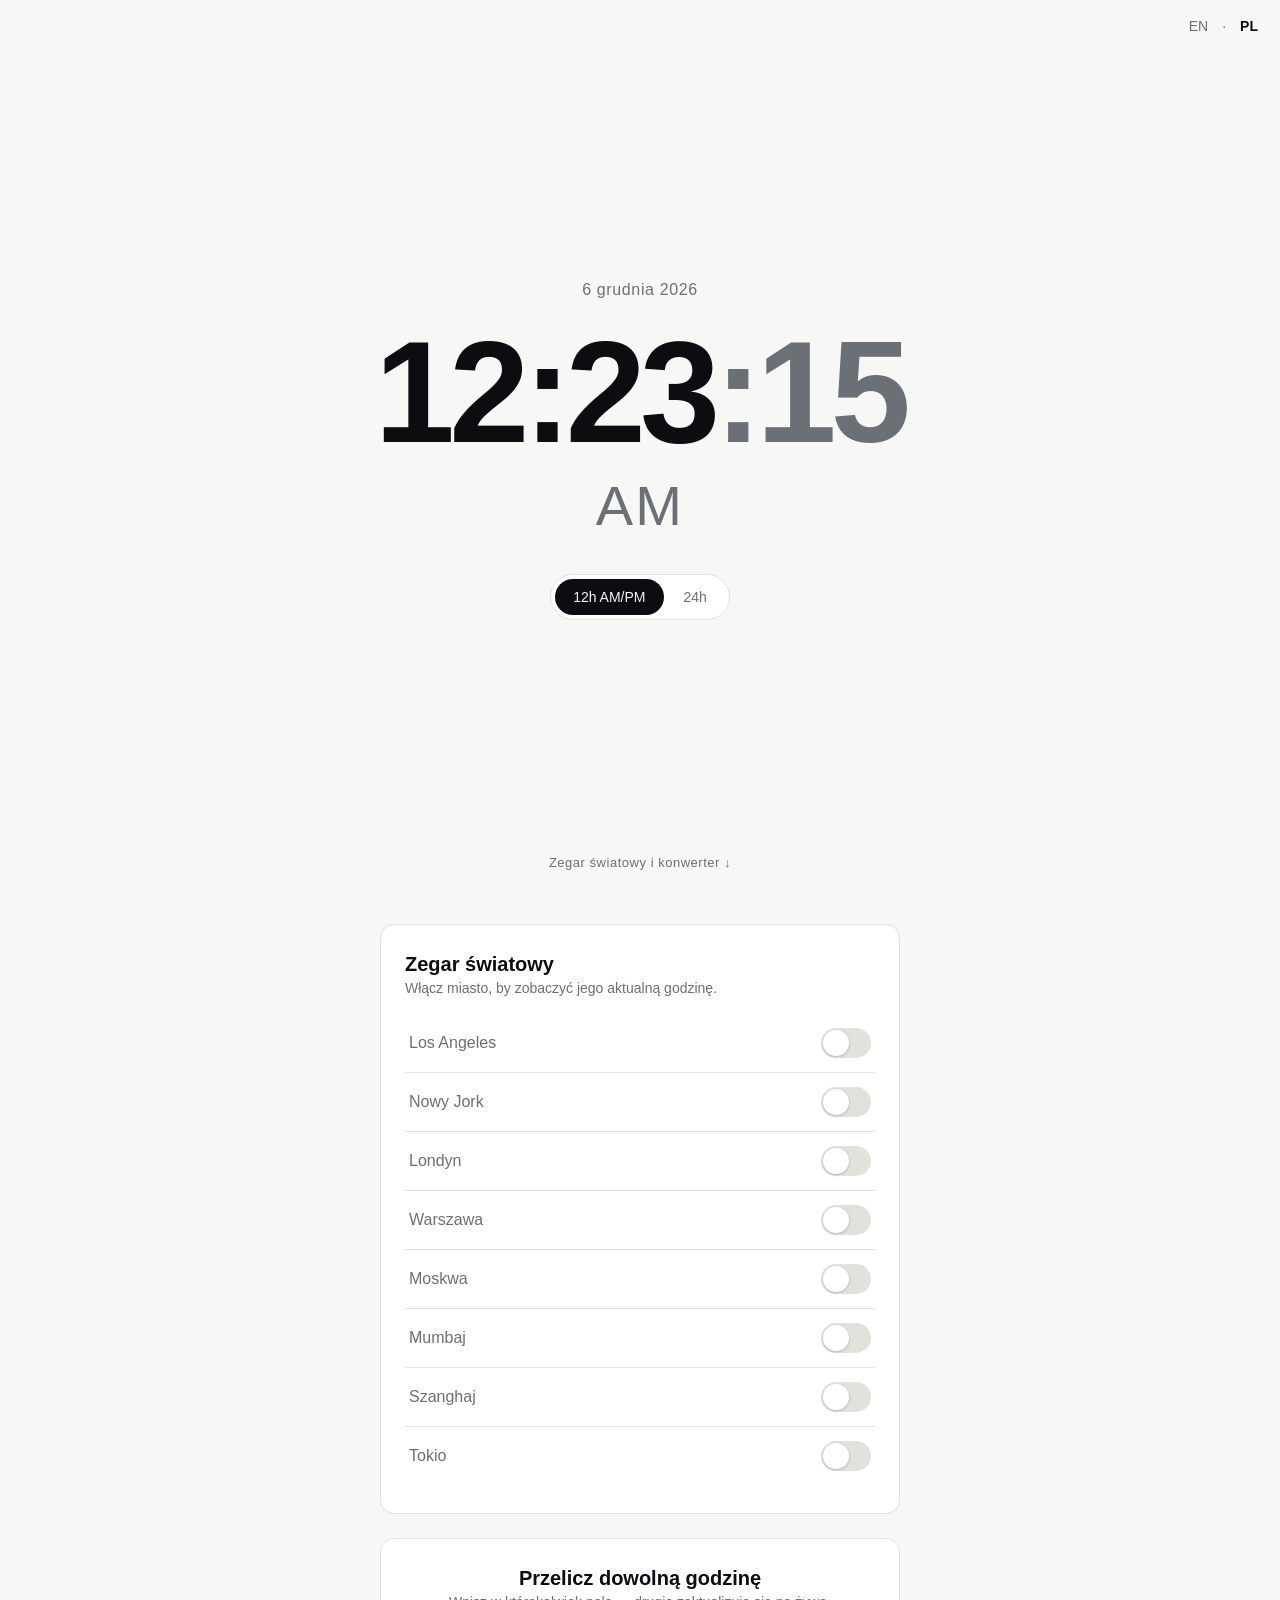
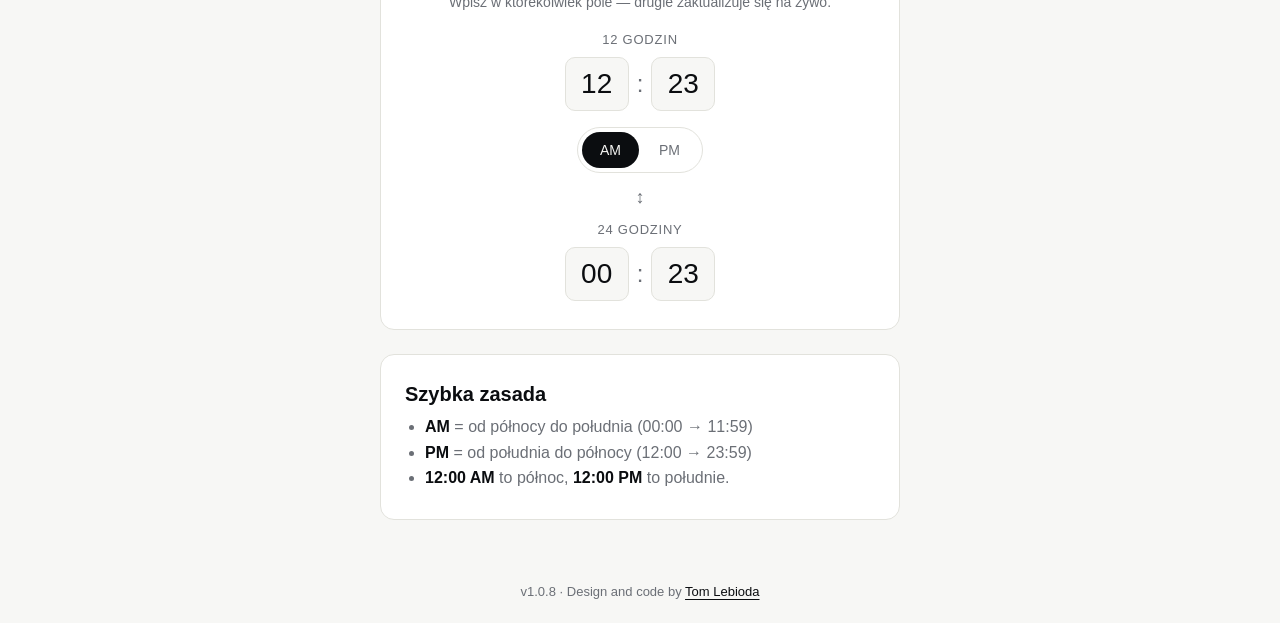
==== commit 72ee0aac: "v1.0.8 — fix TDZ crash that broke world clock and converter setFormat() was calling updateCities() d" ====
--- a/pl/index.html
+++ b/pl/index.html
@@ -18,7 +18,7 @@
 <meta property="og:locale:alternate" content="en_US">
 <meta name="twitter:card" content="summary">
 <link rel="icon" href="/assets/favicon.svg" type="image/svg+xml">
-<link rel="stylesheet" href="/assets/style.css?v=1.0.7">
+<link rel="stylesheet" href="/assets/style.css?v=1.0.8">
 <script type="application/ld+json">
 {"@context":"https://schema.org","@type":"WebApplication","name":"Która godzina AM czy PM","url":"https://ampm.pages.dev/pl/","applicationCategory":"UtilityApplication","operatingSystem":"Any","offers":{"@type":"Offer","price":"0","priceCurrency":"PLN"},"author":{"@type":"Person","name":"Tom Lebioda","email":"hello@tomlebioda.com"}}
 </script>
@@ -98,10 +98,10 @@
 </main>
 
 <footer>
-  <span id="version">v1.0.7</span> · Design and code by
+  <span id="version">v1.0.8</span> · Design and code by
   <a href="mailto:hello@tomlebioda.com">Tom Lebioda</a>
 </footer>
 
-<script src="/assets/app.js?v=1.0.7"></script>
+<script src="/assets/app.js?v=1.0.8"></script>
 </body>
 </html>
